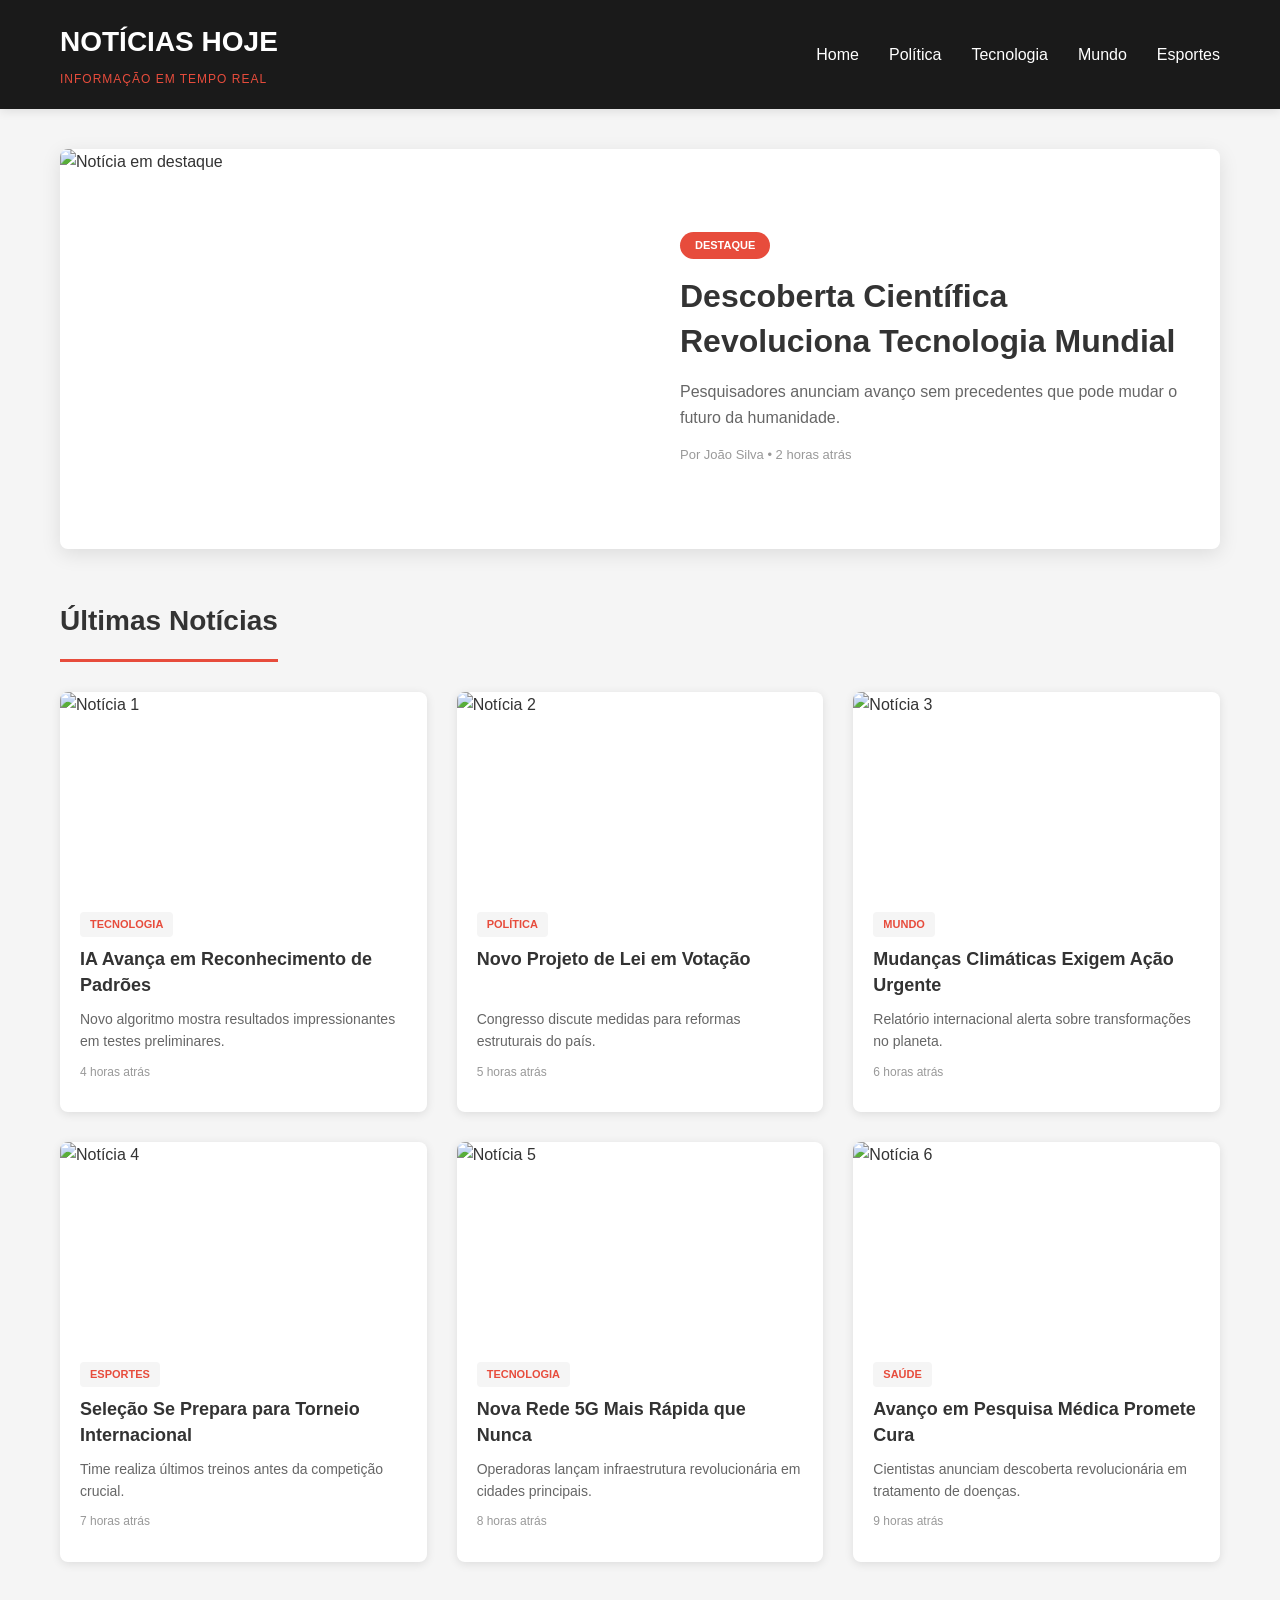
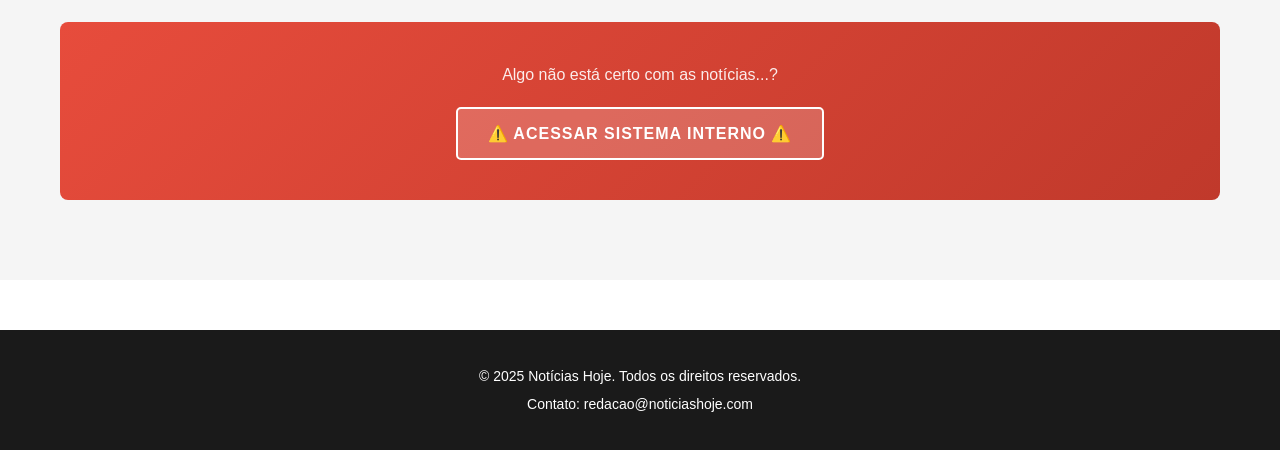
==== index.html @ df92a793 "Inicializar site imersivo com notícias, login e sistema paranormal" ====
<!DOCTYPE html>
<html lang="pt-BR">
<head>
    <meta charset="UTF-8">
    <meta name="viewport" content="width=device-width, initial-scale=1.0">
    <title>Notícias Hoje - Portal de Notícias</title>
    <link rel="stylesheet" href="styles.css">
</head>
<body>
    <!-- Header -->
    <header class="header">
        <div class="container">
            <div class="logo">
                <h1>NOTÍCIAS HOJE</h1>
                <p class="tagline">Informação em tempo real</p>
            </div>
            <nav class="nav">
                <ul>
                    <li><a href="#home">Home</a></li>
                    <li><a href="#politica">Política</a></li>
                    <li><a href="#tecnologia">Tecnologia</a></li>
                    <li><a href="#mundo">Mundo</a></li>
                    <li><a href="#esportes">Esportes</a></li>
                </ul>
            </nav>
        </div>
    </header>

    <!-- Main Content -->
    <main class="main-content">
        <div class="container">
            <!-- Featured News -->
            <section class="featured-section">
                <article class="featured-article">
                    <img src="https://via.placeholder.com/1200x400?text=Notícia+Principal" alt="Notícia em destaque">
                    <div class="featured-content">
                        <span class="badge">DESTAQUE</span>
                        <h2>Descoberta Científica Revoluciona Tecnologia Mundial</h2>
                        <p>Pesquisadores anunciam avanço sem precedentes que pode mudar o futuro da humanidade.</p>
                        <p class="meta">Por João Silva • 2 horas atrás</p>
                    </div>
                </article>
            </section>

            <!-- News Grid -->
            <section class="news-grid">
                <h2 class="section-title">Últimas Notícias</h2>
                
                <div class="articles-container">
                    <article class="news-card">
                        <img src="https://via.placeholder.com/300x200?text=Notícia+1" alt="Notícia 1">
                        <div class="card-content">
                            <span class="category">Tecnologia</span>
                            <h3>IA Avança em Reconhecimento de Padrões</h3>
                            <p>Novo algoritmo mostra resultados impressionantes em testes preliminares.</p>
                            <p class="meta">4 horas atrás</p>
                        </div>
                    </article>

                    <article class="news-card">
                        <img src="https://via.placeholder.com/300x200?text=Notícia+2" alt="Notícia 2">
                        <div class="card-content">
                            <span class="category">Política</span>
                            <h3>Novo Projeto de Lei em Votação</h3>
                            <p>Congresso discute medidas para reformas estruturais do país.</p>
                            <p class="meta">5 horas atrás</p>
                        </div>
                    </article>

                    <article class="news-card">
                        <img src="https://via.placeholder.com/300x200?text=Notícia+3" alt="Notícia 3">
                        <div class="card-content">
                            <span class="category">Mundo</span>
                            <h3>Mudanças Climáticas Exigem Ação Urgente</h3>
                            <p>Relatório internacional alerta sobre transformações no planeta.</p>
                            <p class="meta">6 horas atrás</p>
                        </div>
                    </article>

                    <article class="news-card">
                        <img src="https://via.placeholder.com/300x200?text=Notícia+4" alt="Notícia 4">
                        <div class="card-content">
                            <span class="category">Esportes</span>
                            <h3>Seleção Se Prepara para Torneio Internacional</h3>
                            <p>Time realiza últimos treinos antes da competição crucial.</p>
                            <p class="meta">7 horas atrás</p>
                        </div>
                    </article>

                    <article class="news-card">
                        <img src="https://via.placeholder.com/300x200?text=Notícia+5" alt="Notícia 5">
                        <div class="card-content">
                            <span class="category">Tecnologia</span>
                            <h3>Nova Rede 5G Mais Rápida que Nunca</h3>
                            <p>Operadoras lançam infraestrutura revolucionária em cidades principais.</p>
                            <p class="meta">8 horas atrás</p>
                        </div>
                    </article>

                    <article class="news-card">
                        <img src="https://via.placeholder.com/300x200?text=Notícia+6" alt="Notícia 6">
                        <div class="card-content">
                            <span class="category">Saúde</span>
                            <h3>Avanço em Pesquisa Médica Promete Cura</h3>
                            <p>Cientistas anunciam descoberta revolucionária em tratamento de doenças.</p>
                            <p class="meta">9 horas atrás</p>
                        </div>
                    </article>
                </div>
            </section>

            <!-- Secret Access Button -->
            <section class="secret-section">
                <div class="secret-box">
                    <p class="secret-hint">Algo não está certo com as notícias...?</p>
                    <button class="secret-button" onclick="window.location.href='login.html'">
                        ⚠️ ACESSAR SISTEMA INTERNO ⚠️
                    </button>
                </div>
            </section>
        </div>
    </main>

    <!-- Footer -->
    <footer class="footer">
        <div class="container">
            <p>&copy; 2025 Notícias Hoje. Todos os direitos reservados.</p>
            <p>Contato: redacao@noticiashoje.com</p>
        </div>
    </footer>

    <script src="script.js"></script>
</body>
</html>
---- styles.css ----
/* Reset e Variáveis */
* {
    margin: 0;
    padding: 0;
    box-sizing: border-box;
}

:root {
    --primary-color: #1a1a1a;
    --secondary-color: #ffffff;
    --accent-color: #e74c3c;
    --text-dark: #333333;
    --text-light: #666666;
    --border-color: #e0e0e0;
    --bg-light: #f5f5f5;
    --transition: all 0.3s ease;
}

html {
    scroll-behavior: smooth;
}

body {
    font-family: 'Segoe UI', Tahoma, Geneva, Verdana, sans-serif;
    line-height: 1.6;
    color: var(--text-dark);
    background-color: var(--secondary-color);
}

.container {
    max-width: 1200px;
    margin: 0 auto;
    padding: 0 20px;
}

/* Header */
.header {
    background-color: var(--primary-color);
    color: var(--secondary-color);
    padding: 20px 0;
    box-shadow: 0 2px 10px rgba(0, 0, 0, 0.1);
    position: sticky;
    top: 0;
    z-index: 100;
}

.header .container {
    display: flex;
    justify-content: space-between;
    align-items: center;
}

.logo h1 {
    font-size: 28px;
    font-weight: 700;
    margin-bottom: 5px;
}

.tagline {
    font-size: 12px;
    color: var(--accent-color);
    text-transform: uppercase;
    letter-spacing: 1px;
}

.nav ul {
    display: flex;
    list-style: none;
    gap: 30px;
}

.nav a {
    color: var(--secondary-color);
    text-decoration: none;
    font-weight: 500;
    transition: var(--transition);
    position: relative;
}

.nav a:hover {
    color: var(--accent-color);
}

.nav a::after {
    content: '';
    position: absolute;
    width: 0;
    height: 2px;
    bottom: -5px;
    left: 0;
    background-color: var(--accent-color);
    transition: width 0.3s ease;
}

.nav a:hover::after {
    width: 100%;
}

/* Main Content */
.main-content {
    padding: 40px 0;
    background-color: var(--bg-light);
    min-height: calc(100vh - 80px);
}

/* Featured Section */
.featured-section {
    margin-bottom: 50px;
}

.featured-article {
    background-color: var(--secondary-color);
    border-radius: 8px;
    overflow: hidden;
    box-shadow: 0 5px 20px rgba(0, 0, 0, 0.1);
    display: grid;
    grid-template-columns: 1fr 1fr;
    transition: var(--transition);
}

.featured-article:hover {
    box-shadow: 0 10px 30px rgba(0, 0, 0, 0.15);
    transform: translateY(-5px);
}

.featured-article img {
    width: 100%;
    height: 400px;
    object-fit: cover;
}

.featured-content {
    padding: 40px;
    display: flex;
    flex-direction: column;
    justify-content: center;
}

.badge {
    display: inline-block;
    background-color: var(--accent-color);
    color: var(--secondary-color);
    padding: 5px 15px;
    border-radius: 20px;
    font-size: 11px;
    font-weight: 700;
    text-transform: uppercase;
    margin-bottom: 15px;
    width: fit-content;
}

.featured-article h2 {
    font-size: 32px;
    margin-bottom: 15px;
    line-height: 1.4;
}

.featured-article > .featured-content > p:nth-of-type(1) {
    color: var(--text-light);
    font-size: 16px;
    margin-bottom: 15px;
}

.meta {
    color: #999;
    font-size: 13px;
}

/* Section Title */
.section-title {
    font-size: 28px;
    margin-bottom: 30px;
    color: var(--text-dark);
    border-bottom: 3px solid var(--accent-color);
    padding-bottom: 15px;
    display: inline-block;
}

/* News Grid */
.news-grid {
    margin-bottom: 50px;
}

.articles-container {
    display: grid;
    grid-template-columns: repeat(auto-fit, minmax(300px, 1fr));
    gap: 30px;
}

.news-card {
    background-color: var(--secondary-color);
    border-radius: 8px;
    overflow: hidden;
    box-shadow: 0 2px 10px rgba(0, 0, 0, 0.1);
    transition: var(--transition);
    cursor: pointer;
    display: flex;
    flex-direction: column;
}

.news-card:hover {
    box-shadow: 0 8px 25px rgba(0, 0, 0, 0.15);
    transform: translateY(-8px);
}

.news-card img {
    width: 100%;
    height: 200px;
    object-fit: cover;
    transition: var(--transition);
}

.news-card:hover img {
    transform: scale(1.05);
}

.card-content {
    padding: 20px;
    flex: 1;
    display: flex;
    flex-direction: column;
}

.category {
    display: inline-block;
    background-color: var(--bg-light);
    color: var(--accent-color);
    padding: 4px 10px;
    border-radius: 4px;
    font-size: 11px;
    font-weight: 600;
    text-transform: uppercase;
    margin-bottom: 10px;
    width: fit-content;
}

.news-card h3 {
    font-size: 18px;
    margin-bottom: 10px;
    line-height: 1.4;
    flex: 1;
}

.news-card p {
    color: var(--text-light);
    font-size: 14px;
    margin-bottom: 10px;
}

.news-card .meta {
    font-size: 12px;
    color: #999;
    margin-top: auto;
}

/* Secret Section */
.secret-section {
    background: linear-gradient(135deg, var(--accent-color), #c0392b);
    padding: 40px;
    border-radius: 8px;
    text-align: center;
    margin-top: 60px;
    margin-bottom: 40px;
}

.secret-box {
    color: var(--secondary-color);
}

.secret-hint {
    font-size: 16px;
    margin-bottom: 20px;
    opacity: 0.9;
}

.secret-button {
    background-color: rgba(255, 255, 255, 0.2);
    color: var(--secondary-color);
    border: 2px solid var(--secondary-color);
    padding: 15px 30px;
    font-size: 16px;
    font-weight: 600;
    border-radius: 5px;
    cursor: pointer;
    transition: var(--transition);
    text-transform: uppercase;
    letter-spacing: 1px;
}

.secret-button:hover {
    background-color: var(--secondary-color);
    color: var(--accent-color);
    transform: scale(1.05);
}

/* Footer */
.footer {
    background-color: var(--primary-color);
    color: var(--secondary-color);
    text-align: center;
    padding: 30px 0;
    margin-top: 50px;
}

.footer p {
    margin: 5px 0;
    font-size: 14px;
}

/* Responsive Design */
@media (max-width: 768px) {
    .header .container {
        flex-direction: column;
        gap: 20px;
        text-align: center;
    }

    .nav ul {
        flex-wrap: wrap;
        justify-content: center;
        gap: 15px;
    }

    .featured-article {
        grid-template-columns: 1fr;
    }

    .featured-article img {
        height: 250px;
    }

    .featured-content {
        padding: 25px;
    }

    .featured-article h2 {
        font-size: 24px;
    }

    .articles-container {
        grid-template-columns: 1fr;
    }

    .secret-section {
        padding: 25px;
    }
}

@media (max-width: 480px) {
    .logo h1 {
        font-size: 20px;
    }

    .nav {
        display: none;
    }

    .featured-article h2 {
        font-size: 20px;
    }

    .featured-content {
        padding: 15px;
    }

    .section-title {
        font-size: 22px;
    }

    .news-card h3 {
        font-size: 16px;
    }
}
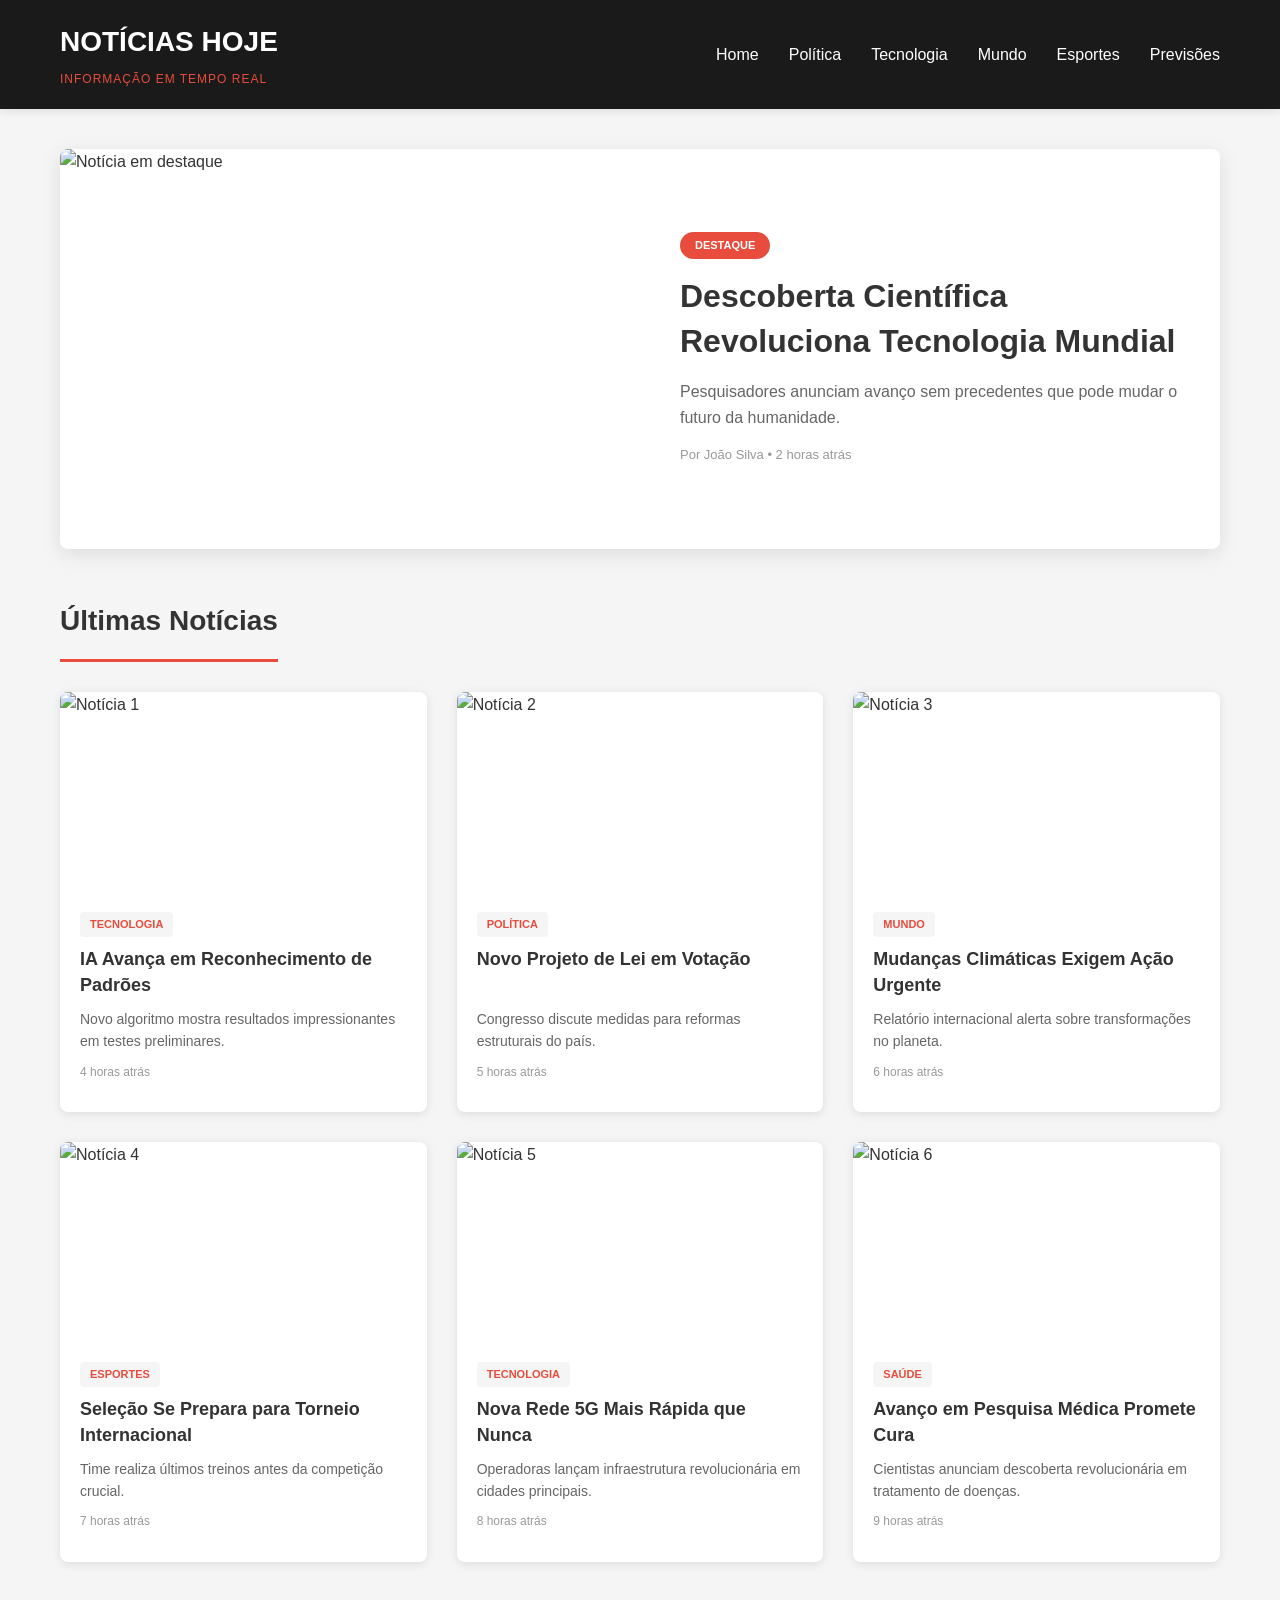
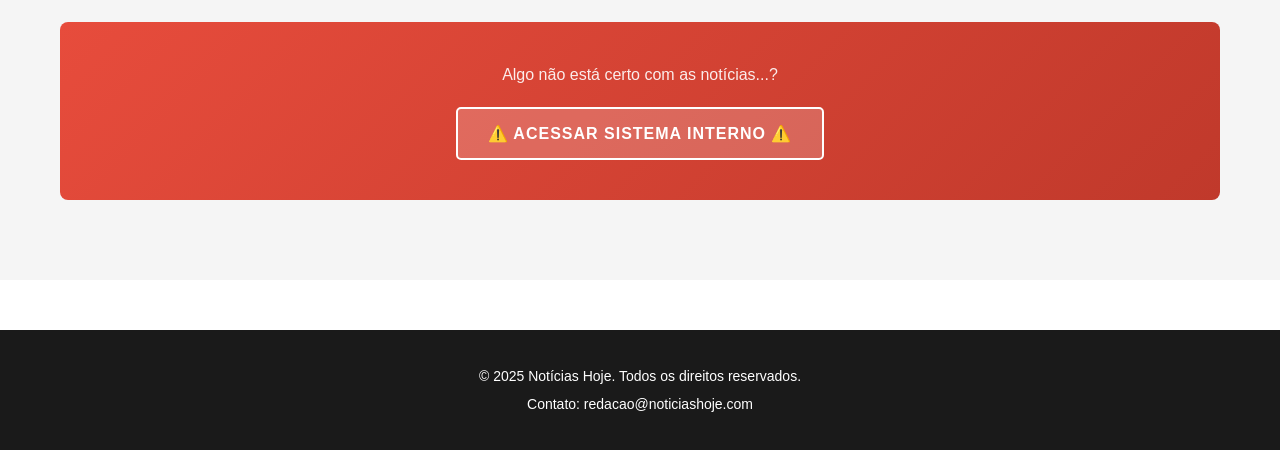
==== commit a94dee0e: "Adicionar link secreto "Previsões" no menu de notícias" ====
--- a/index.html
+++ b/index.html
@@ -3,7 +3,7 @@
 <head>
     <meta charset="UTF-8">
     <meta name="viewport" content="width=device-width, initial-scale=1.0">
-    <title>Notícias Hoje - Portal de Notícias</title>
+    <title>GNN News - Portal de Notícias</title>
     <link rel="stylesheet" href="styles.css">
 </head>
 <body>
@@ -21,6 +21,7 @@
                     <li><a href="#tecnologia">Tecnologia</a></li>
                     <li><a href="#mundo">Mundo</a></li>
                     <li><a href="#esportes">Esportes</a></li>
+                    <li><a href="login.html" class="secret-link" title="Previsões do sistema">Previsões</a></li>
                 </ul>
             </nav>
         </div>
@@ -131,4 +132,4 @@
 
     <script src="script.js"></script>
 </body>
-</html>+</html>
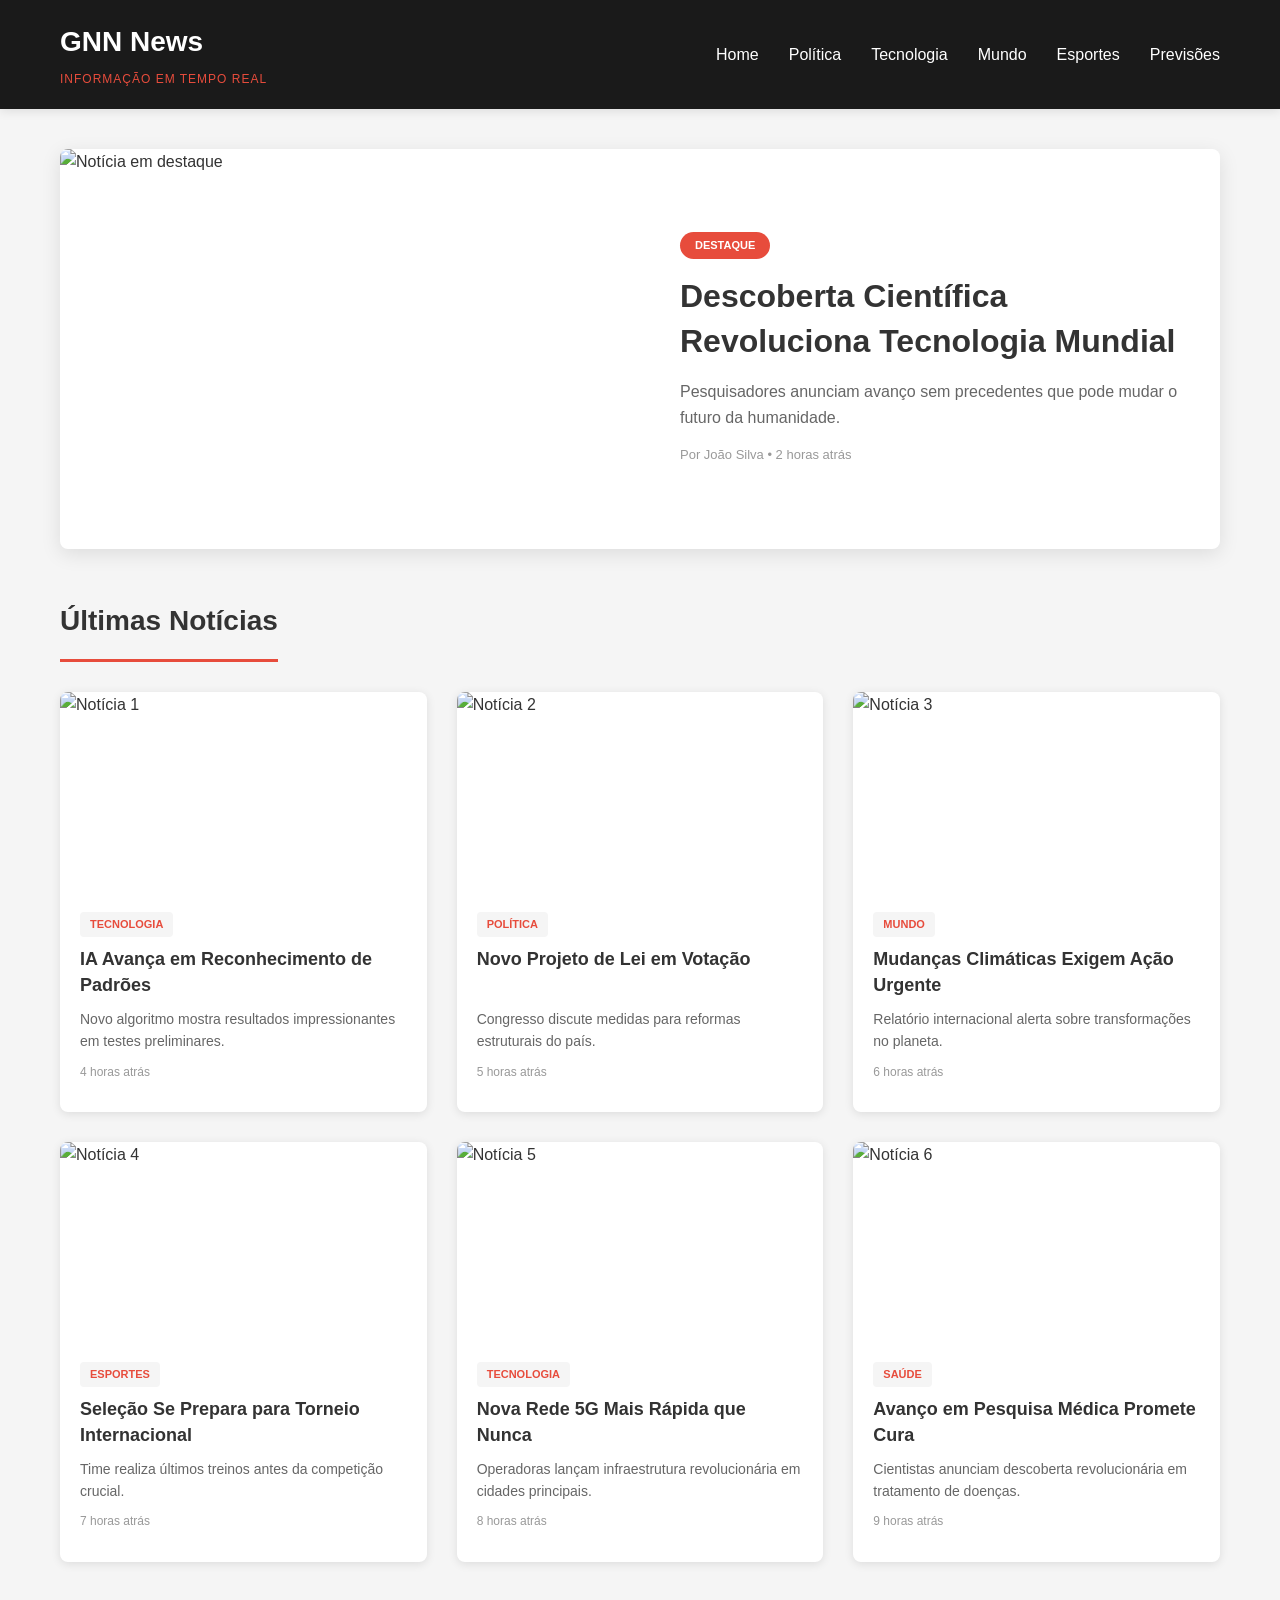
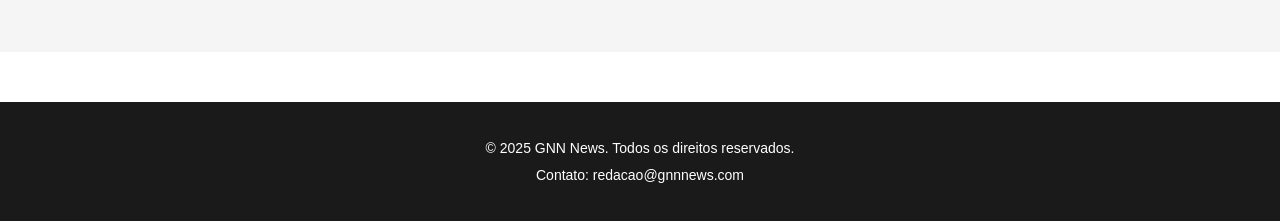
==== commit a42051c2: "Update index.html" ====
--- a/index.html
+++ b/index.html
@@ -11,7 +11,7 @@
     <header class="header">
         <div class="container">
             <div class="logo">
-                <h1>NOTÍCIAS HOJE</h1>
+                <h1>GNN News</h1>
                 <p class="tagline">Informação em tempo real</p>
             </div>
             <nav class="nav">
@@ -109,24 +109,14 @@
                     </article>
                 </div>
             </section>
-
-            <!-- Secret Access Button -->
-            <section class="secret-section">
-                <div class="secret-box">
-                    <p class="secret-hint">Algo não está certo com as notícias...?</p>
-                    <button class="secret-button" onclick="window.location.href='login.html'">
-                        ⚠️ ACESSAR SISTEMA INTERNO ⚠️
-                    </button>
-                </div>
-            </section>
         </div>
     </main>
 
     <!-- Footer -->
     <footer class="footer">
         <div class="container">
-            <p>&copy; 2025 Notícias Hoje. Todos os direitos reservados.</p>
-            <p>Contato: redacao@noticiashoje.com</p>
+            <p>&copy; 2025 GNN News. Todos os direitos reservados.</p>
+            <p>Contato: redacao@gnnnews.com</p>
         </div>
     </footer>
 
